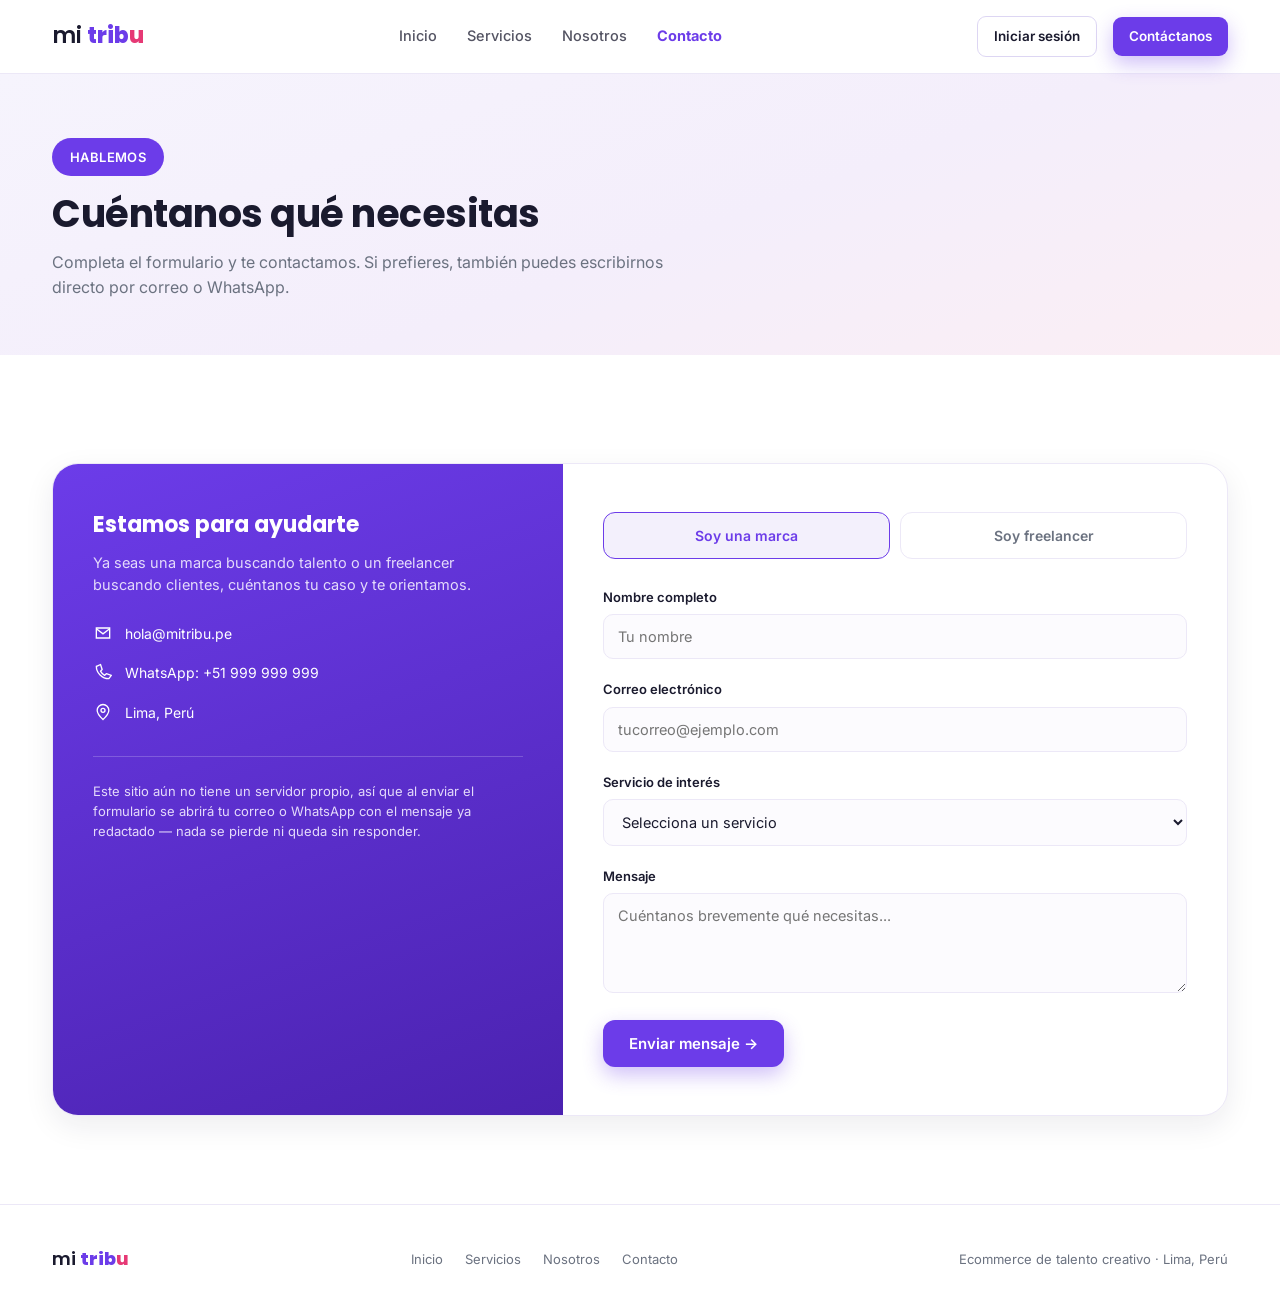
==== contacto.html @ 59c62c03 "Add files via upload" ====
<!DOCTYPE html>
<html lang="es">
<head>
<meta charset="UTF-8">
<meta name="viewport" content="width=device-width, initial-scale=1.0">
<title>Contacto — mi tribu</title>
<link rel="preconnect" href="https://fonts.googleapis.com">
<link rel="preconnect" href="https://fonts.gstatic.com" crossorigin>
<link href="https://fonts.googleapis.com/css2?family=Poppins:wght@500;600;700;800&family=Inter:wght@400;500;600;700&display=swap" rel="stylesheet">
<link rel="stylesheet" href="style.css">
</head>
<body>

<header>
  <nav class="nav">
    <a href="index.html" class="logo">mi <b>trib</b><b class="u">u</b></a>
    <div class="navlinks">
      <a href="index.html">Inicio</a>
      <a href="servicios.html">Servicios</a>
      <a href="nosotros.html">Nosotros</a>
      <a href="contacto.html" class="active">Contacto</a>
    </div>
    <div class="navcta">
      <a href="app/login.html" class="btn btn-ghost btn-sm" style="margin-right:4px;">Iniciar sesión</a>
      <a href="contacto.html" class="btn btn-primary btn-sm">Contáctanos</a>
      <button class="burger" aria-label="Abrir menú" aria-expanded="false"><span></span><span></span><span></span></button>
    </div>
    <div class="mobile-panel">
      <a href="index.html">Inicio</a>
      <a href="servicios.html">Servicios</a>
      <a href="nosotros.html">Nosotros</a>
      <a href="contacto.html">Contacto</a>
    </div>
  </nav>
</header>

<div class="page-header">
  <div class="wrap">
    <span class="pill">HABLEMOS</span>
    <h1 class="section-title" style="margin-top:16px;">Cuéntanos qué necesitas</h1>
    <p class="section-sub">Completa el formulario y te contactamos. Si prefieres, también puedes escribirnos directo por correo o WhatsApp.</p>
  </div>
</div>

<section class="reveal">
  <div class="wrap">
    <div class="contact-shell">
      <div class="contact-info">
        <h3>Estamos para ayudarte</h3>
        <p>Ya seas una marca buscando talento o un freelancer buscando clientes, cuéntanos tu caso y te orientamos.</p>

        <div class="cinfo-row">
          <svg width="20" height="20" viewBox="0 0 24 24" fill="none"><path d="M4 6h16v12H4z" stroke="#fff" stroke-width="1.6"/><path d="M4 7l8 6 8-6" stroke="#fff" stroke-width="1.6"/></svg>
          <div>hola@mitribu.pe</div>
        </div>
        <div class="cinfo-row">
          <svg width="20" height="20" viewBox="0 0 24 24" fill="none"><path d="M4 5c0 8 7 15 15 15l3-4-6-2-2 2c-2-1-4-3-5-5l2-2-2-6-4 2z" stroke="#fff" stroke-width="1.6" stroke-linejoin="round"/></svg>
          <div>WhatsApp: +51 999 999 999</div>
        </div>
        <div class="cinfo-row">
          <svg width="20" height="20" viewBox="0 0 24 24" fill="none"><path d="M12 21s7-6.1 7-11a7 7 0 1 0-14 0c0 4.9 7 11 7 11z" stroke="#fff" stroke-width="1.6"/><circle cx="12" cy="10" r="2.4" stroke="#fff" stroke-width="1.6"/></svg>
          <div>Lima, Perú</div>
        </div>

        <div style="margin-top:32px;padding-top:24px;border-top:1px solid rgba(255,255,255,0.2);">
          <p style="font-size:13px;color:#E4DAFB;">
            Este sitio aún no tiene un servidor propio, así que al enviar el formulario se abrirá tu correo
            o WhatsApp con el mensaje ya redactado — nada se pierde ni queda sin responder.
          </p>
        </div>
      </div>

      <div class="contact-form">
        <div class="user-toggle">
          <button type="button" class="active" data-user="marca">Soy una marca</button>
          <button type="button" data-user="freelance">Soy freelancer</button>
        </div>

        <form id="contactForm" novalidate>
          <input type="hidden" id="f-tipo" value="Marca / emprendedor">

          <div class="field">
            <label for="f-nombre">Nombre completo</label>
            <input type="text" id="f-nombre" required placeholder="Tu nombre">
            <div class="field-error">Ingresa tu nombre.</div>
          </div>

          <div class="field">
            <label for="f-email">Correo electrónico</label>
            <input type="email" id="f-email" required placeholder="tucorreo@ejemplo.com">
            <div class="field-error">Ingresa un correo válido.</div>
          </div>

          <div class="field field-marca">
            <label for="f-servicio">Servicio de interés</label>
            <select id="f-servicio">
              <option value="">Selecciona un servicio</option>
              <option value="Reel de marca">Reel de marca</option>
              <option value="Animación de producto">Animación de producto</option>
              <option value="Video institucional">Video institucional</option>
              <option value="Diseño de logo">Diseño de logo</option>
              <option value="Identidad visual completa">Identidad visual completa</option>
              <option value="Piezas para redes sociales">Piezas para redes sociales</option>
              <option value="Calendario de contenido mensual">Calendario de contenido mensual</option>
              <option value="Gestión de pauta digital">Gestión de pauta digital</option>
              <option value="Estrategia de marca">Estrategia de marca</option>
              <option value="Otro / no estoy seguro">Otro / no estoy seguro</option>
            </select>
          </div>

          <div class="field field-freelance field-hide">
            <label for="f-especialidad">Tu especialidad</label>
            <select id="f-especialidad">
              <option value="">Selecciona tu especialidad</option>
              <option value="Diseño gráfico">Diseño gráfico</option>
              <option value="Video y animación">Video y animación</option>
              <option value="Marketing digital">Marketing digital</option>
              <option value="Otra">Otra</option>
            </select>
          </div>

          <div class="field">
            <label for="f-mensaje">Mensaje</label>
            <textarea id="f-mensaje" required placeholder="Cuéntanos brevemente qué necesitas..."></textarea>
            <div class="field-error">Cuéntanos un poco más.</div>
          </div>

          <div class="form-actions">
            <button type="submit" id="formSubmitBtn" class="btn btn-primary">Enviar mensaje →</button>
          </div>

          <div class="success-box" id="successBox">
            <svg width="22" height="22" viewBox="0 0 24 24" fill="none" style="flex-shrink:0;"><circle cx="12" cy="12" r="10" stroke="#6C3CE9" stroke-width="2"/><path d="M8 12.5l2.5 2.5L16 9.5" stroke="#6C3CE9" stroke-width="2" stroke-linecap="round" stroke-linejoin="round"/></svg>
            <div>
              <div style="font-weight:700;margin-bottom:6px;">¡Listo! Elige cómo enviarlo:</div>
              <div style="font-size:13.5px;color:var(--gray);margin-bottom:14px;">Tu mensaje está redactado. Solo falta que lo envíes desde tu correo o WhatsApp.</div>
              <div style="display:flex;gap:10px;flex-wrap:wrap;">
                <a id="sendEmailBtn" href="#" class="btn btn-primary btn-sm">Abrir correo</a>
                <a id="sendWaBtn" href="#" target="_blank" rel="noopener" class="btn btn-ghost btn-sm">Abrir WhatsApp</a>
              </div>
            </div>
          </div>
        </form>
      </div>
    </div>
  </div>
</section>

<footer>
  <div class="wrap footer-row">
    <div class="logo" style="font-size:18px;">mi <b>trib</b><b class="u">u</b></div>
    <div class="footer-links">
      <a href="index.html">Inicio</a>
      <a href="servicios.html">Servicios</a>
      <a href="nosotros.html">Nosotros</a>
      <a href="contacto.html">Contacto</a>
    </div>
    <div>Ecommerce de talento creativo · Lima, Perú</div>
  </div>
</footer>

<script src="script.js"></script>
</body>
</html>
---- style.css ----
:root{
  --purple:#6C3CE9;
  --purple-dark:#4B22B0;
  --pink:#E63975;
  --navy:#1A1A2E;
  --gray:#6B7280;
  --lilac:#EDE9FA;
  --lilac-soft:#F3F0FC;
  --pink-soft:#FDF0F4;
  --white:#FFFFFF;
  --border:#ECE8F7;
  --shadow: 0 10px 30px rgba(26,26,46,0.08);
  --radius: 20px;
}
*{box-sizing:border-box;}
html{scroll-behavior:smooth;}
body{
  margin:0;
  font-family:'Inter',sans-serif;
  color:var(--navy);
  background:var(--white);
  line-height:1.55;
  -webkit-font-smoothing:antialiased;
}
h1,h2,h3,h4{font-family:'Poppins',sans-serif;margin:0;line-height:1.15;}
p{margin:0;}
a{text-decoration:none;color:inherit;}
img,svg{display:block;}
button{font-family:'Inter',sans-serif;}
.wrap{max-width:1240px;margin:0 auto;padding:0 32px;}
.eyebrow{
  font-family:'Inter',sans-serif;font-weight:700;font-size:12.5px;
  letter-spacing:1.4px;text-transform:uppercase;color:var(--pink);
  margin-bottom:10px;display:block;
}
.section-title{font-size:clamp(26px,3.4vw,38px);font-weight:700;color:var(--navy);letter-spacing:-0.5px;}
.section-sub{font-size:16px;color:var(--gray);max-width:640px;margin-top:14px;font-weight:400;}
section{padding:88px 0;}
.pill{
  display:inline-flex;align-items:center;gap:8px;background:var(--purple);color:var(--white);
  font-weight:600;font-size:13px;letter-spacing:0.4px;padding:9px 18px;border-radius:999px;
}
.grad-circle{background:linear-gradient(135deg,var(--purple),var(--pink));}
.btn{
  display:inline-flex;align-items:center;justify-content:center;gap:8px;
  padding:14px 26px;border-radius:12px;font-weight:600;font-size:15px;
  cursor:pointer;border:none;transition:transform .15s ease, box-shadow .15s ease;
}
.btn-primary{background:var(--purple);color:#fff;box-shadow:0 8px 20px rgba(108,60,233,0.32);}
.btn-primary:hover{transform:translateY(-2px);box-shadow:0 12px 26px rgba(108,60,233,0.4);}
.btn-ghost{background:transparent;color:var(--navy);border:1.5px solid #DDD6F3;}
.btn-ghost:hover{border-color:var(--purple);color:var(--purple);}
.btn-sm{padding:9px 16px;font-size:13.5px;border-radius:9px;}
.btn:disabled{opacity:0.5;cursor:not-allowed;transform:none !important;}

/* ---------- NAV ---------- */
header{position:sticky;top:0;z-index:60;background:rgba(255,255,255,0.9);backdrop-filter:blur(10px);border-bottom:1px solid var(--border);}
.nav{display:flex;align-items:center;justify-content:space-between;padding:16px 32px;max-width:1240px;margin:0 auto;position:relative;}
.logo{font-family:'Poppins',sans-serif;font-weight:600;font-size:22px;color:var(--navy);}
.logo b{color:var(--purple);font-weight:800;}
.logo b.u{color:var(--pink);}
.navlinks{display:flex;gap:30px;font-size:14.5px;font-weight:500;color:var(--navy);}
.navlinks a{opacity:0.75;transition:opacity .15s;padding:6px 0;}
.navlinks a:hover{opacity:1;color:var(--purple);}
.navlinks a.active{opacity:1;color:var(--purple);font-weight:700;}
.navcta{display:flex;gap:12px;align-items:center;}
.burger{display:none;background:none;border:none;cursor:pointer;padding:6px;}
.burger span{display:block;width:22px;height:2px;background:var(--navy);margin:5px 0;border-radius:2px;transition:.2s;}
.mobile-panel{display:none;position:absolute;top:100%;left:0;right:0;background:#fff;border-bottom:1px solid var(--border);padding:12px 32px 20px;flex-direction:column;gap:4px;}
.mobile-panel.open{display:flex;}
.mobile-panel a{padding:12px 0;font-size:15px;font-weight:600;border-bottom:1px solid #F4F2FB;}

/* ---------- HERO split ---------- */
.hero-grid{display:grid;grid-template-columns:0.92fr 1.25fr;min-height:560px;}
.hero-left{
  background:linear-gradient(160deg,#F6F4FD 0%, #F4EEFB 55%, #FBEEF4 100%);
  padding:72px 56px 56px 32px;position:relative;overflow:hidden;
  display:flex;flex-direction:column;justify-content:center;
}
.hero-headline{font-size:clamp(30px,3.6vw,44px);font-weight:700;letter-spacing:-1px;margin:14px 0 18px;}
.hero-headline .acc-p{color:var(--purple);}
.hero-headline .acc-k{color:var(--pink);}
.hero-desc{font-size:16px;color:var(--gray);max-width:460px;margin-bottom:30px;}
.hero-ctas{display:flex;gap:14px;margin-bottom:56px;flex-wrap:wrap;}
.hero-orb{position:absolute;bottom:-70px;right:-40px;width:230px;height:230px;border-radius:50%;opacity:0.9;}
.hero-spark{position:absolute;background:var(--pink);border-radius:2px;}
.hero-right{background:#fff;padding:64px 48px;display:flex;flex-direction:column;justify-content:center;}

/* ---------- page header (non-hero pages) ---------- */
.page-header{
  background:linear-gradient(160deg,#F6F4FD 0%, #F4EEFB 55%, #FBEEF4 100%);
  padding:64px 0 56px;
}

/* ---------- stats ---------- */
.stat-grid{display:grid;grid-template-columns:repeat(2,1fr);gap:18px;margin-top:26px;}
.stat-card{background:#fff;border:1px solid var(--border);border-radius:16px;padding:22px 20px;box-shadow:var(--shadow);}
.stat-icon{width:42px;height:42px;border-radius:12px;background:var(--lilac);display:flex;align-items:center;justify-content:center;margin-bottom:14px;}
.stat-num{font-family:'Poppins',sans-serif;font-weight:800;font-size:30px;background:linear-gradient(120deg,var(--purple),var(--pink));-webkit-background-clip:text;background-clip:text;color:transparent;}
.stat-label{font-size:13.5px;font-weight:600;color:var(--navy);margin-top:2px;}
.stat-note{font-size:12.5px;color:var(--gray);margin-top:6px;}

/* ---------- grids/cards ---------- */
.grid-2{display:grid;grid-template-columns:1fr 1fr;gap:26px;}
.grid-3{display:grid;grid-template-columns:repeat(3,1fr);gap:24px;}
.grid-4{display:grid;grid-template-columns:repeat(4,1fr);gap:20px;}
.card{background:#fff;border:1px solid var(--border);border-radius:var(--radius);padding:32px;box-shadow:var(--shadow);}
.icon-badge{width:54px;height:54px;border-radius:14px;background:var(--lilac);display:flex;align-items:center;justify-content:center;margin-bottom:18px;}
.icon-badge.pink{background:var(--pink-soft);}
.bg-soft{background:var(--lilac-soft);}
.tint{background:linear-gradient(180deg,#FBFAFE, #F6F3FC);}

/* ---------- personas / tabs ---------- */
.tab-row{display:inline-flex;background:var(--lilac-soft);padding:6px;border-radius:14px;gap:4px;margin-top:28px;}
.tab-btn{border:none;background:transparent;padding:10px 22px;border-radius:10px;font-weight:600;font-size:14px;color:var(--gray);cursor:pointer;transition:.15s;}
.tab-btn.active{background:#fff;color:var(--purple);box-shadow:var(--shadow);}
.tab-panel{display:none;margin-top:34px;}
.tab-panel.active{display:block;}
.persona-card{border-radius:var(--radius);padding:36px;box-shadow:var(--shadow);border:1px solid var(--border);}
.persona-tag{display:inline-block;font-size:11.5px;font-weight:700;letter-spacing:1px;padding:6px 14px;border-radius:999px;margin-bottom:16px;}
.persona-list{margin-top:18px;padding:0;list-style:none;}
.persona-list li{position:relative;padding-left:20px;margin-bottom:10px;font-size:14.5px;color:var(--navy);}
.persona-list li::before{content:"";position:absolute;left:0;top:7px;width:7px;height:7px;border-radius:50%;background:var(--purple);}
.persona-card.pink .persona-list li::before{background:var(--pink);}

/* ---------- steps ---------- */
.steps{display:grid;grid-template-columns:repeat(4,1fr);gap:0;position:relative;margin-top:48px;}
.step{position:relative;padding:0 18px;text-align:left;}
.step-num-circle{width:56px;height:56px;border-radius:50%;display:flex;align-items:center;justify-content:center;margin-bottom:18px;color:#fff;}
.step-line{position:absolute;top:28px;left:-50%;width:100%;height:2px;background:#E4DEF7;z-index:0;}
.step:first-child .step-line{display:none;}
.step h4{font-size:17px;margin-bottom:8px;}
.step p{font-size:14px;color:var(--gray);}

/* ---------- servicios / filtros ---------- */
.filter-row{display:flex;gap:10px;flex-wrap:wrap;margin-top:30px;}
.filter-chip{
  border:1.5px solid var(--border);background:#fff;padding:10px 18px;border-radius:999px;
  font-weight:600;font-size:13.5px;color:var(--navy);cursor:pointer;transition:.15s;
}
.filter-chip.active{background:var(--purple);color:#fff;border-color:var(--purple);}
.service-card{border-radius:var(--radius);padding:30px;border:1px solid var(--border);transition:transform .18s ease, box-shadow .18s ease;box-shadow:var(--shadow);background:#fff;display:flex;flex-direction:column;}
.service-card:hover{transform:translateY(-4px);box-shadow:0 16px 34px rgba(26,26,46,0.12);}
.service-card.hidden{display:none;}
.service-icon{width:56px;height:56px;border-radius:14px;display:flex;align-items:center;justify-content:center;margin-bottom:20px;}
.service-card h3{font-size:19px;margin-bottom:8px;}
.service-card p{font-size:14.5px;color:var(--gray);flex-grow:1;}
.service-price{font-family:'Poppins',sans-serif;font-weight:700;font-size:15px;color:var(--purple);margin-top:16px;}
.service-actions{display:flex;gap:10px;margin-top:18px;}

/* ---------- modal ---------- */
.modal-overlay{
  position:fixed;inset:0;background:rgba(26,26,46,0.55);display:none;align-items:center;justify-content:center;
  z-index:100;padding:20px;
}
.modal-overlay.open{display:flex;}
.modal-box{background:#fff;border-radius:22px;max-width:520px;width:100%;padding:36px;position:relative;box-shadow:0 30px 60px rgba(26,26,46,0.3);max-height:88vh;overflow-y:auto;}
.modal-close{position:absolute;top:18px;right:18px;background:var(--lilac-soft);border:none;width:34px;height:34px;border-radius:50%;cursor:pointer;display:flex;align-items:center;justify-content:center;}
.modal-tag{display:inline-block;font-size:11px;font-weight:700;letter-spacing:1px;padding:5px 12px;border-radius:999px;background:var(--lilac);color:var(--purple);margin-bottom:14px;}
.modal-box h3{font-size:22px;margin-bottom:10px;}
.modal-box .modal-desc{font-size:14.5px;color:var(--gray);margin-bottom:20px;}
.modal-list{list-style:none;padding:0;margin:0 0 22px;}
.modal-list li{display:flex;gap:10px;font-size:14px;padding:8px 0;border-bottom:1px solid var(--border);}
.modal-list li:last-child{border-bottom:none;}
.modal-price-row{display:flex;justify-content:space-between;align-items:center;background:var(--lilac-soft);padding:16px 18px;border-radius:14px;margin-bottom:22px;}
.modal-price-row .lab{font-size:13px;color:var(--gray);}
.modal-price-row .val{font-family:'Poppins',sans-serif;font-weight:700;font-size:17px;color:var(--purple);}

/* ---------- mapa de mercado ---------- */
.map-wrap{
  background:#fff;border:1px solid var(--border);border-radius:24px;padding:44px;box-shadow:var(--shadow);margin-top:46px;
  display:grid;grid-template-columns:1.15fr 0.85fr;gap:44px;align-items:center;
}
.comp-side h4{font-size:15px;margin-bottom:14px;font-weight:700;}
.comp-blurb{font-size:14px;color:var(--gray);margin-top:18px;line-height:1.6;}
.chip-row{display:flex;flex-wrap:wrap;gap:10px;margin-top:22px;}
.chip{font-size:12.5px;font-weight:600;padding:7px 14px;border-radius:999px;background:var(--lilac-soft);color:var(--purple);}
.chip.weak{background:var(--pink-soft);color:var(--pink);}

/* ---------- modelo ---------- */
.rev-card{border-radius:18px;padding:26px;border:1px solid var(--border);box-shadow:var(--shadow);background:#fff;}
.rev-num{font-family:'Poppins',sans-serif;font-weight:800;font-size:26px;background:linear-gradient(120deg,var(--purple),var(--pink));-webkit-background-clip:text;background-clip:text;color:transparent;}
.cost-list{list-style:none;padding:0;margin:0;}
.cost-list li{display:flex;justify-content:space-between;padding:14px 0;border-bottom:1px solid var(--border);font-size:14.5px;}
.cost-list li:last-child{border-bottom:none;}
.cost-list span.tag{color:var(--gray);font-size:13px;}

/* ---------- formulario de contacto ---------- */
.contact-shell{display:grid;grid-template-columns:1fr 1.3fr;gap:0;background:#fff;border:1px solid var(--border);border-radius:26px;overflow:hidden;box-shadow:var(--shadow);margin-top:20px;}
.contact-info{background:linear-gradient(160deg,var(--purple), var(--purple-dark));color:#fff;padding:48px 40px;}
.contact-info h3{font-size:22px;margin-bottom:14px;}
.contact-info p{font-size:14.5px;color:#E4DAFB;margin-bottom:26px;}
.contact-info .cinfo-row{display:flex;gap:12px;align-items:flex-start;margin-bottom:18px;font-size:14px;}
.contact-form{padding:48px 40px;}
.user-toggle{display:flex;gap:10px;margin-bottom:28px;}
.user-toggle button{
  flex:1;padding:14px;border-radius:12px;border:1.5px solid var(--border);background:#fff;
  font-weight:600;font-size:14px;cursor:pointer;color:var(--gray);transition:.15s;
}
.user-toggle button.active{border-color:var(--purple);color:var(--purple);background:var(--lilac-soft);}
.field{margin-bottom:20px;}
.field label{display:block;font-size:13px;font-weight:600;margin-bottom:7px;color:var(--navy);}
.field input, .field select, .field textarea{
  width:100%;padding:13px 14px;border-radius:10px;border:1.5px solid var(--border);font-size:14.5px;
  font-family:'Inter',sans-serif;color:var(--navy);background:#fcfbfe;
}
.field input:focus, .field select:focus, .field textarea:focus{outline:none;border-color:var(--purple);background:#fff;}
.field textarea{resize:vertical;min-height:100px;}
.field.error input, .field.error select, .field.error textarea{border-color:var(--pink);background:var(--pink-soft);}
.field-error{font-size:12.5px;color:var(--pink);margin-top:6px;display:none;}
.field.error .field-error{display:block;}
.field-hide{display:none;}
.form-actions{display:flex;gap:12px;flex-wrap:wrap;margin-top:6px;}
.success-box{display:none;background:var(--lilac-soft);border-radius:16px;padding:26px;margin-top:24px;align-items:flex-start;gap:14px;}
.success-box.show{display:flex;}

/* ---------- cierre ---------- */
.closing{background:linear-gradient(120deg,var(--purple), #7B4CEE 55%, var(--pink));border-radius:28px;padding:56px;color:#fff;position:relative;overflow:hidden;}
.closing h2{font-size:clamp(24px,3vw,32px);font-weight:700;max-width:720px;}
.closing .eyebrow{color:#F1D9E6;}

footer{padding:40px 0;border-top:1px solid var(--border);}
.footer-row{display:flex;justify-content:space-between;align-items:center;font-size:13px;color:var(--gray);flex-wrap:wrap;gap:12px;}
.footer-links{display:flex;gap:22px;}

.reveal{opacity:0;transform:translateY(18px);transition:opacity .6s ease, transform .6s ease;}
.reveal.in{opacity:1;transform:translateY(0);}

@media (max-width:980px){
  .hero-grid{grid-template-columns:1fr;}
  .hero-left{padding:56px 24px 40px;}
  .hero-right{padding:40px 24px;}
  .stat-grid{grid-template-columns:1fr 1fr;}
  .grid-2{grid-template-columns:1fr;}
  .grid-3{grid-template-columns:1fr 1fr;}
  .grid-4{grid-template-columns:1fr 1fr;}
  .steps{grid-template-columns:1fr 1fr;row-gap:34px;}
  .step-line{display:none;}
  .map-wrap{grid-template-columns:1fr;padding:28px;}
  .navlinks{display:none;}
  .burger{display:block;}
  .contact-shell{grid-template-columns:1fr;}
  section{padding:60px 0;}
}
@media (max-width:560px){
  .grid-3{grid-template-columns:1fr;}
  .grid-4{grid-template-columns:1fr 1fr;}
  .wrap{padding:0 20px;}
  .closing{padding:34px;}
  .contact-info,.contact-form{padding:32px 24px;}
  .user-toggle{flex-direction:column;}
}
@media (prefers-reduced-motion: reduce){
  html{scroll-behavior:auto;}
  .reveal{transition:none;opacity:1;transform:none;}
}
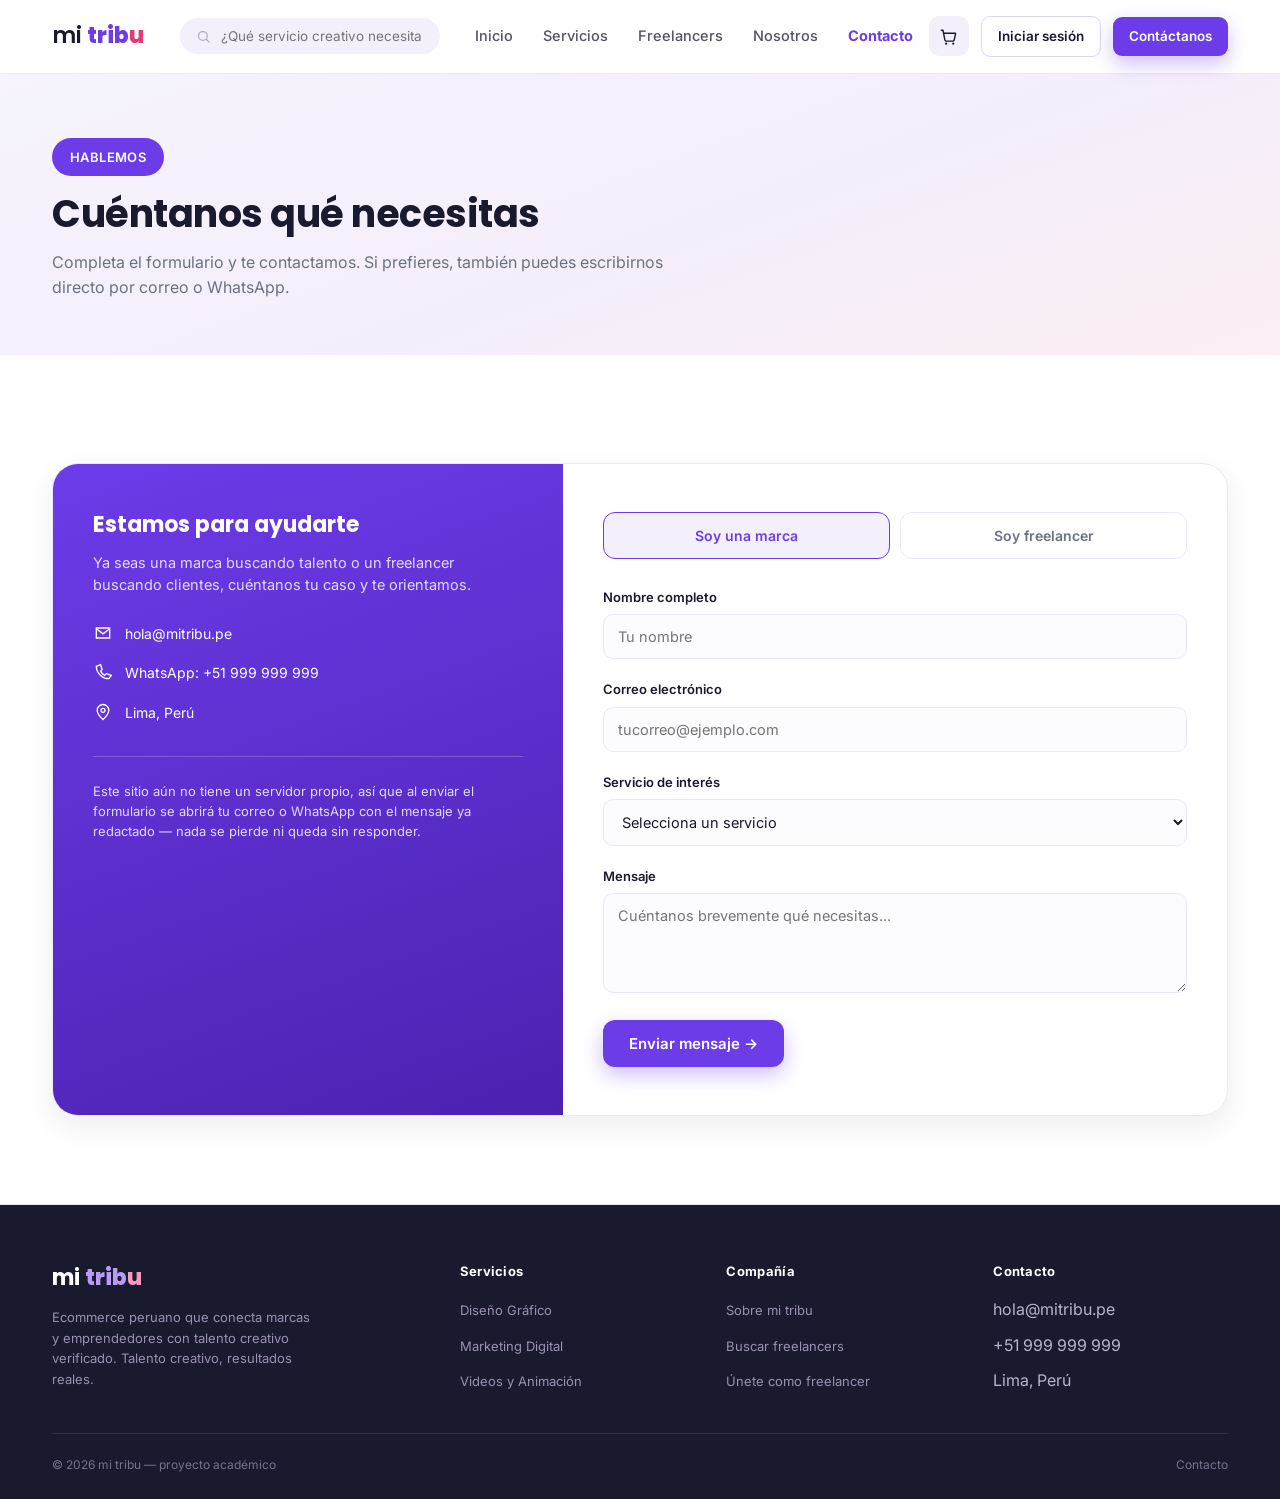
==== commit c416cb05: "Add files via upload" ====
--- a/contacto.html
+++ b/contacto.html
@@ -14,22 +14,33 @@
 <header>
   <nav class="nav">
     <a href="index.html" class="logo">mi <b>trib</b><b class="u">u</b></a>
+    <div class="nav-search">
+      <svg width="15" height="15" viewBox="0 0 24 24" fill="none"><circle cx="11" cy="11" r="7" stroke="#6B7280" stroke-width="2"/><path d="M21 21l-4.3-4.3" stroke="#6B7280" stroke-width="2" stroke-linecap="round"/></svg>
+      <input type="text" placeholder="¿Qué servicio creativo necesitas?" onfocus="location.href='servicios.html'" readonly>
+    </div>
     <div class="navlinks">
       <a href="index.html">Inicio</a>
       <a href="servicios.html">Servicios</a>
+      <a href="buscar-freelancers.html">Freelancers</a>
       <a href="nosotros.html">Nosotros</a>
       <a href="contacto.html" class="active">Contacto</a>
     </div>
     <div class="navcta">
-      <a href="app/login.html" class="btn btn-ghost btn-sm" style="margin-right:4px;">Iniciar sesión</a>
+      <a href="carrito.html" class="cart-btn" aria-label="Ver carrito">
+        <svg width="19" height="19" viewBox="0 0 24 24" fill="none"><circle cx="9" cy="21" r="1.4" fill="#1A1A2E"/><circle cx="18" cy="21" r="1.4" fill="#1A1A2E"/><path d="M3 4h2l2.4 12.2a2 2 0 0 0 2 1.6h7.8a2 2 0 0 0 2-1.6L21 8H6" stroke="#1A1A2E" stroke-width="1.8" stroke-linecap="round" stroke-linejoin="round"/></svg>
+        <span class="cart-count" style="display:none;">0</span>
+      </a>
+      <a href="app/login.html" class="btn btn-ghost btn-sm">Iniciar sesión</a>
       <a href="contacto.html" class="btn btn-primary btn-sm">Contáctanos</a>
       <button class="burger" aria-label="Abrir menú" aria-expanded="false"><span></span><span></span><span></span></button>
     </div>
     <div class="mobile-panel">
       <a href="index.html">Inicio</a>
       <a href="servicios.html">Servicios</a>
+      <a href="buscar-freelancers.html">Freelancers</a>
       <a href="nosotros.html">Nosotros</a>
       <a href="contacto.html">Contacto</a>
+      <a href="carrito.html">Carrito</a>
     </div>
   </nav>
 </header>
@@ -146,16 +157,42 @@
   </div>
 </section>
 
-<footer>
-  <div class="wrap footer-row">
-    <div class="logo" style="font-size:18px;">mi <b>trib</b><b class="u">u</b></div>
-    <div class="footer-links">
-      <a href="index.html">Inicio</a>
-      <a href="servicios.html">Servicios</a>
-      <a href="nosotros.html">Nosotros</a>
-      <a href="contacto.html">Contacto</a>
-    </div>
-    <div>Ecommerce de talento creativo · Lima, Perú</div>
+<footer class="footer-rich">
+  <div class="wrap">
+    <div class="fgrid">
+      <div>
+        <div class="flogo">mi <b>trib</b><b class="u">u</b></div>
+        <p class="fdesc">Ecommerce peruano que conecta marcas y emprendedores con talento creativo verificado. Talento creativo, resultados reales.</p>
+      </div>
+      <div>
+        <h5>Servicios</h5>
+        <ul>
+          <li><a href="servicios.html">Diseño Gráfico</a></li>
+          <li><a href="servicios.html">Marketing Digital</a></li>
+          <li><a href="servicios.html">Videos y Animación</a></li>
+        </ul>
+      </div>
+      <div>
+        <h5>Compañía</h5>
+        <ul>
+          <li><a href="nosotros.html">Sobre mi tribu</a></li>
+          <li><a href="buscar-freelancers.html">Buscar freelancers</a></li>
+          <li><a href="app/login.html">Únete como freelancer</a></li>
+        </ul>
+      </div>
+      <div>
+        <h5>Contacto</h5>
+        <ul>
+          <li>hola@mitribu.pe</li>
+          <li>+51 999 999 999</li>
+          <li>Lima, Perú</li>
+        </ul>
+      </div>
+    </div>
+    <div class="fbottom">
+      <span>© 2026 mi tribu — proyecto académico</span>
+      <div class="footer-links"><a href="contacto.html">Contacto</a></div>
+    </div>
   </div>
 </footer>
 
--- a/style.css
+++ b/style.css
@@ -250,6 +250,153 @@
   .contact-info,.contact-form{padding:32px 24px;}
   .user-toggle{flex-direction:column;}
 }
+/* ---------- NAV: search + cart ---------- */
+.nav-search{
+  display:flex;align-items:center;gap:8px;background:var(--lilac-soft);border-radius:999px;
+  padding:9px 16px;flex:1;max-width:260px;margin:0 20px;
+}
+.nav-search input{border:none;background:transparent;outline:none;font-size:13.5px;width:100%;font-family:'Inter',sans-serif;color:var(--navy);}
+.nav-search svg{flex-shrink:0;opacity:0.5;}
+.cart-btn{position:relative;display:flex;align-items:center;justify-content:center;width:40px;height:40px;border-radius:10px;background:var(--lilac-soft);border:none;cursor:pointer;}
+.cart-count{
+  position:absolute;top:-5px;right:-5px;background:var(--pink);color:#fff;font-size:10px;font-weight:800;
+  min-width:17px;height:17px;border-radius:999px;display:flex;align-items:center;justify-content:center;padding:0 3px;
+}
+@media (max-width:980px){ .nav-search{display:none;} }
+
+/* ---------- TRUST STRIP ---------- */
+.trust-strip{background:var(--navy);padding:16px 0;}
+.trust-strip .wrap{display:flex;justify-content:space-between;flex-wrap:wrap;gap:14px;}
+.trust-strip .titem{display:flex;align-items:center;gap:9px;font-size:13px;font-weight:600;color:#EDE9FA;}
+
+/* ---------- PROMO / REFERIDOS BANNER ---------- */
+.promo-banner{
+  background:linear-gradient(100deg,var(--purple) 0%, #8B5CF6 45%, var(--pink) 100%);
+  border-radius:24px;padding:36px 40px;display:flex;justify-content:space-between;align-items:center;
+  color:#fff;flex-wrap:wrap;gap:18px;
+}
+.promo-banner h3{margin:0 0 6px;font-size:20px;}
+.promo-banner p{margin:0;opacity:0.92;font-size:14px;max-width:440px;}
+
+/* ---------- AVATAR ROW (confianza) ---------- */
+.avatars-row{display:flex;align-items:center;justify-content:center;gap:0;margin-top:22px;}
+.avatars-row .av{
+  width:42px;height:42px;border-radius:50%;border:3px solid #fff;margin-left:-12px;
+  display:flex;align-items:center;justify-content:center;color:#fff;font-weight:700;font-size:13px;font-family:'Poppins',sans-serif;
+}
+.avatars-row .av:first-child{margin-left:0;}
+.avatars-row .count{font-size:13.5px;font-weight:700;margin-left:16px;color:var(--gray);}
+
+/* ---------- HERO SEARCH PANEL (home) ---------- */
+.hero-panel{background:#fff;border-radius:22px;box-shadow:var(--shadow);padding:24px;position:relative;}
+.hp-search{background:var(--lilac-soft);border-radius:20px;padding:11px 16px;font-size:12.5px;color:var(--gray);display:flex;align-items:center;gap:8px;margin-bottom:16px;}
+.hp-title{font-weight:800;font-size:18px;margin:2px 0 12px;font-family:'Poppins',sans-serif;}
+.hp-checklist{list-style:none;margin:0 0 16px;padding:0;display:flex;flex-direction:column;gap:7px;}
+.hp-checklist li{font-size:12.5px;color:var(--navy);display:flex;gap:8px;align-items:center;}
+.hp-checklist li::before{content:"✓";color:var(--purple);font-weight:800;}
+.talent-mini{display:flex;gap:12px;align-items:center;background:var(--lilac-soft);border-radius:14px;padding:12px;margin-bottom:14px;}
+.talent-mini .tavatar{width:44px;height:44px;border-radius:50%;flex-shrink:0;display:flex;align-items:center;justify-content:center;color:#fff;font-weight:700;font-family:'Poppins',sans-serif;font-size:15px;}
+.talent-mini .tname{font-weight:700;font-size:13px;}
+.talent-mini .tmeta{font-size:11px;color:var(--gray);}
+.mini-services-row{display:grid;grid-template-columns:repeat(3,1fr);gap:8px;}
+.mini-services-row div{aspect-ratio:1;border-radius:10px;background:linear-gradient(135deg,var(--purple),var(--pink));opacity:0.85;}
+.float-chip{
+  position:absolute;background:#fff;border-radius:14px;box-shadow:var(--shadow);padding:10px 14px;
+  font-size:12px;font-weight:700;display:flex;gap:8px;align-items:center;
+}
+.float-chip .sub{font-weight:500;color:var(--gray);font-size:10px;}
+
+/* ---------- TALENT / FREELANCER CARD (búsqueda) ---------- */
+.talent-card{background:#fff;border:1px solid var(--border);border-radius:18px;padding:24px;box-shadow:var(--shadow);text-align:left;transition:.18s;}
+.talent-card:hover{transform:translateY(-3px);box-shadow:0 16px 34px rgba(26,26,46,0.12);}
+.talent-card .tc-top{display:flex;gap:14px;align-items:center;margin-bottom:14px;}
+.talent-card .tc-avatar{width:56px;height:56px;border-radius:50%;flex-shrink:0;display:flex;align-items:center;justify-content:center;color:#fff;font-weight:700;font-family:'Poppins',sans-serif;font-size:18px;}
+.talent-card .tc-name{font-weight:700;font-size:15.5px;}
+.talent-card .tc-role{font-size:12.5px;color:var(--gray);margin-top:2px;}
+.talent-card .tc-rating{font-size:12.5px;color:var(--purple);font-weight:700;margin-top:4px;}
+.talent-card .tc-bio{font-size:13px;color:var(--gray);margin-bottom:14px;line-height:1.5;}
+.talent-card .tc-skills{display:flex;flex-wrap:wrap;gap:6px;margin-bottom:16px;}
+.talent-card .tc-skills span{background:var(--lilac-soft);color:var(--purple);font-size:11px;font-weight:600;padding:5px 10px;border-radius:999px;}
+
+/* ---------- PUBLIC PROFILE ---------- */
+.pubprofile-cover{height:130px;border-radius:20px 20px 0 0;background:linear-gradient(120deg,var(--purple),var(--pink));}
+.pubprofile-card{background:#fff;border:1px solid var(--border);border-radius:20px;overflow:hidden;box-shadow:var(--shadow);}
+.pubprofile-body{padding:0 36px 36px;position:relative;}
+.pubprofile-avatar{width:100px;height:100px;border-radius:50%;border:5px solid #fff;margin-top:-50px;display:flex;align-items:center;justify-content:center;color:#fff;font-size:34px;font-weight:700;font-family:'Poppins',sans-serif;}
+.review-item{border-top:1px solid var(--border);padding:18px 0;}
+.review-item .rname{font-weight:700;font-size:13.5px;}
+.review-item .rstars{color:var(--purple);font-size:12.5px;margin-left:8px;}
+.review-item p{font-size:13.5px;color:var(--gray);margin-top:6px;}
+
+/* ---------- CARRITO ---------- */
+.cart-row{display:flex;align-items:center;gap:18px;padding:20px 0;border-bottom:1px solid var(--border);}
+.cart-row .ci-icon{width:56px;height:56px;border-radius:14px;background:var(--lilac);display:flex;align-items:center;justify-content:center;flex-shrink:0;}
+.cart-row .ci-info{flex-grow:1;}
+.cart-row .ci-title{font-weight:700;font-size:14.5px;}
+.cart-row .ci-cat{font-size:12px;color:var(--gray);margin-top:3px;}
+.qty-control{display:flex;align-items:center;gap:10px;background:var(--lilac-soft);border-radius:10px;padding:6px 10px;}
+.qty-control button{width:24px;height:24px;border-radius:6px;border:none;background:#fff;font-weight:700;cursor:pointer;color:var(--purple);}
+.qty-control .qn{font-weight:700;font-size:13.5px;min-width:16px;text-align:center;}
+.cart-row .ci-price{font-family:'Poppins',sans-serif;font-weight:700;font-size:15px;color:var(--purple);min-width:90px;text-align:right;}
+.cart-row .ci-remove{background:none;border:none;color:var(--gray);cursor:pointer;padding:6px;}
+.cart-row .ci-remove:hover{color:var(--pink);}
+.cart-empty{text-align:center;padding:60px 20px;}
+.cart-summary{background:#fff;border:1px solid var(--border);border-radius:18px;padding:26px;box-shadow:var(--shadow);position:sticky;top:100px;}
+.cart-summary .cs-row{display:flex;justify-content:space-between;font-size:14px;padding:10px 0;border-bottom:1px solid var(--border);}
+.cart-summary .cs-row:last-of-type{border-bottom:none;}
+.cart-summary .cs-total{font-weight:800;font-size:18px;color:var(--navy);}
+
+/* ---------- POPUP / BUMPER AD ---------- */
+.popup-overlay{position:fixed;inset:0;background:rgba(26,26,46,0.55);display:none;align-items:center;justify-content:center;z-index:150;padding:20px;}
+.popup-overlay.show{display:flex;}
+.popup-box{background:#fff;border-radius:22px;max-width:420px;width:100%;overflow:hidden;box-shadow:0 30px 60px rgba(26,26,46,0.3);position:relative;}
+.popup-banner{background:linear-gradient(100deg,var(--purple),var(--pink));padding:28px 28px 20px;color:#fff;}
+.popup-banner .ptag{background:rgba(255,255,255,0.2);font-size:11px;font-weight:700;padding:5px 12px;border-radius:999px;display:inline-block;margin-bottom:12px;}
+.popup-banner h3{font-size:20px;margin:0 0 8px;}
+.popup-banner p{font-size:13px;margin:0;opacity:0.92;}
+.popup-close{position:absolute;top:14px;right:14px;width:32px;height:32px;border-radius:50%;background:rgba(255,255,255,0.25);border:none;color:#fff;cursor:pointer;font-size:15px;z-index:5;}
+.popup-body{padding:24px 28px 28px;}
+
+/* ---------- FOOTER RICH ---------- */
+.footer-rich{background:var(--navy);color:#B8B3CC;padding:56px 0 24px;}
+.footer-rich .fgrid{display:grid;grid-template-columns:1.6fr 1fr 1fr 1fr;gap:32px;margin-bottom:40px;}
+.footer-rich .flogo{font-family:'Poppins',sans-serif;font-weight:700;font-size:22px;color:#fff;margin-bottom:12px;}
+.footer-rich .flogo b{color:#B79CF7;font-weight:800;}
+.footer-rich .flogo b.u{color:#F49CBE;}
+.footer-rich p.fdesc{font-size:13px;line-height:1.6;color:#9891B0;margin:0;max-width:260px;}
+.footer-rich h5{color:#fff;font-size:13px;margin:0 0 16px;letter-spacing:0.3px;}
+.footer-rich ul{list-style:none;margin:0;padding:0;display:flex;flex-direction:column;gap:11px;}
+.footer-rich ul a{font-size:13px;color:#9891B0;}
+.footer-rich ul a:hover{color:#fff;}
+.footer-rich .fbottom{border-top:1px solid #322C4C;padding-top:22px;display:flex;justify-content:space-between;flex-wrap:wrap;gap:10px;font-size:12px;color:#78708F;}
+
+@media (max-width:980px){
+  .hero-grid{grid-template-columns:1fr;}
+  .hero-left{padding:56px 24px 40px;}
+  .hero-right{padding:40px 24px;}
+  .stat-grid{grid-template-columns:1fr 1fr;}
+  .grid-2{grid-template-columns:1fr;}
+  .grid-3{grid-template-columns:1fr 1fr;}
+  .grid-4{grid-template-columns:1fr 1fr;}
+  .steps{grid-template-columns:1fr 1fr;row-gap:34px;}
+  .step-line{display:none;}
+  .map-wrap{grid-template-columns:1fr;padding:28px;}
+  .navlinks{display:none;}
+  .burger{display:block;}
+  .contact-shell{grid-template-columns:1fr;}
+  .footer-rich .fgrid{grid-template-columns:1fr 1fr;}
+  section{padding:60px 0;}
+}
+@media (max-width:560px){
+  .grid-3{grid-template-columns:1fr;}
+  .grid-4{grid-template-columns:1fr 1fr;}
+  .wrap{padding:0 20px;}
+  .closing{padding:34px;}
+  .contact-info,.contact-form{padding:32px 24px;}
+  .user-toggle{flex-direction:column;}
+  .footer-rich .fgrid{grid-template-columns:1fr;}
+  .promo-banner{padding:28px;}
+}
 @media (prefers-reduced-motion: reduce){
   html{scroll-behavior:auto;}
   .reveal{transition:none;opacity:1;transform:none;}
